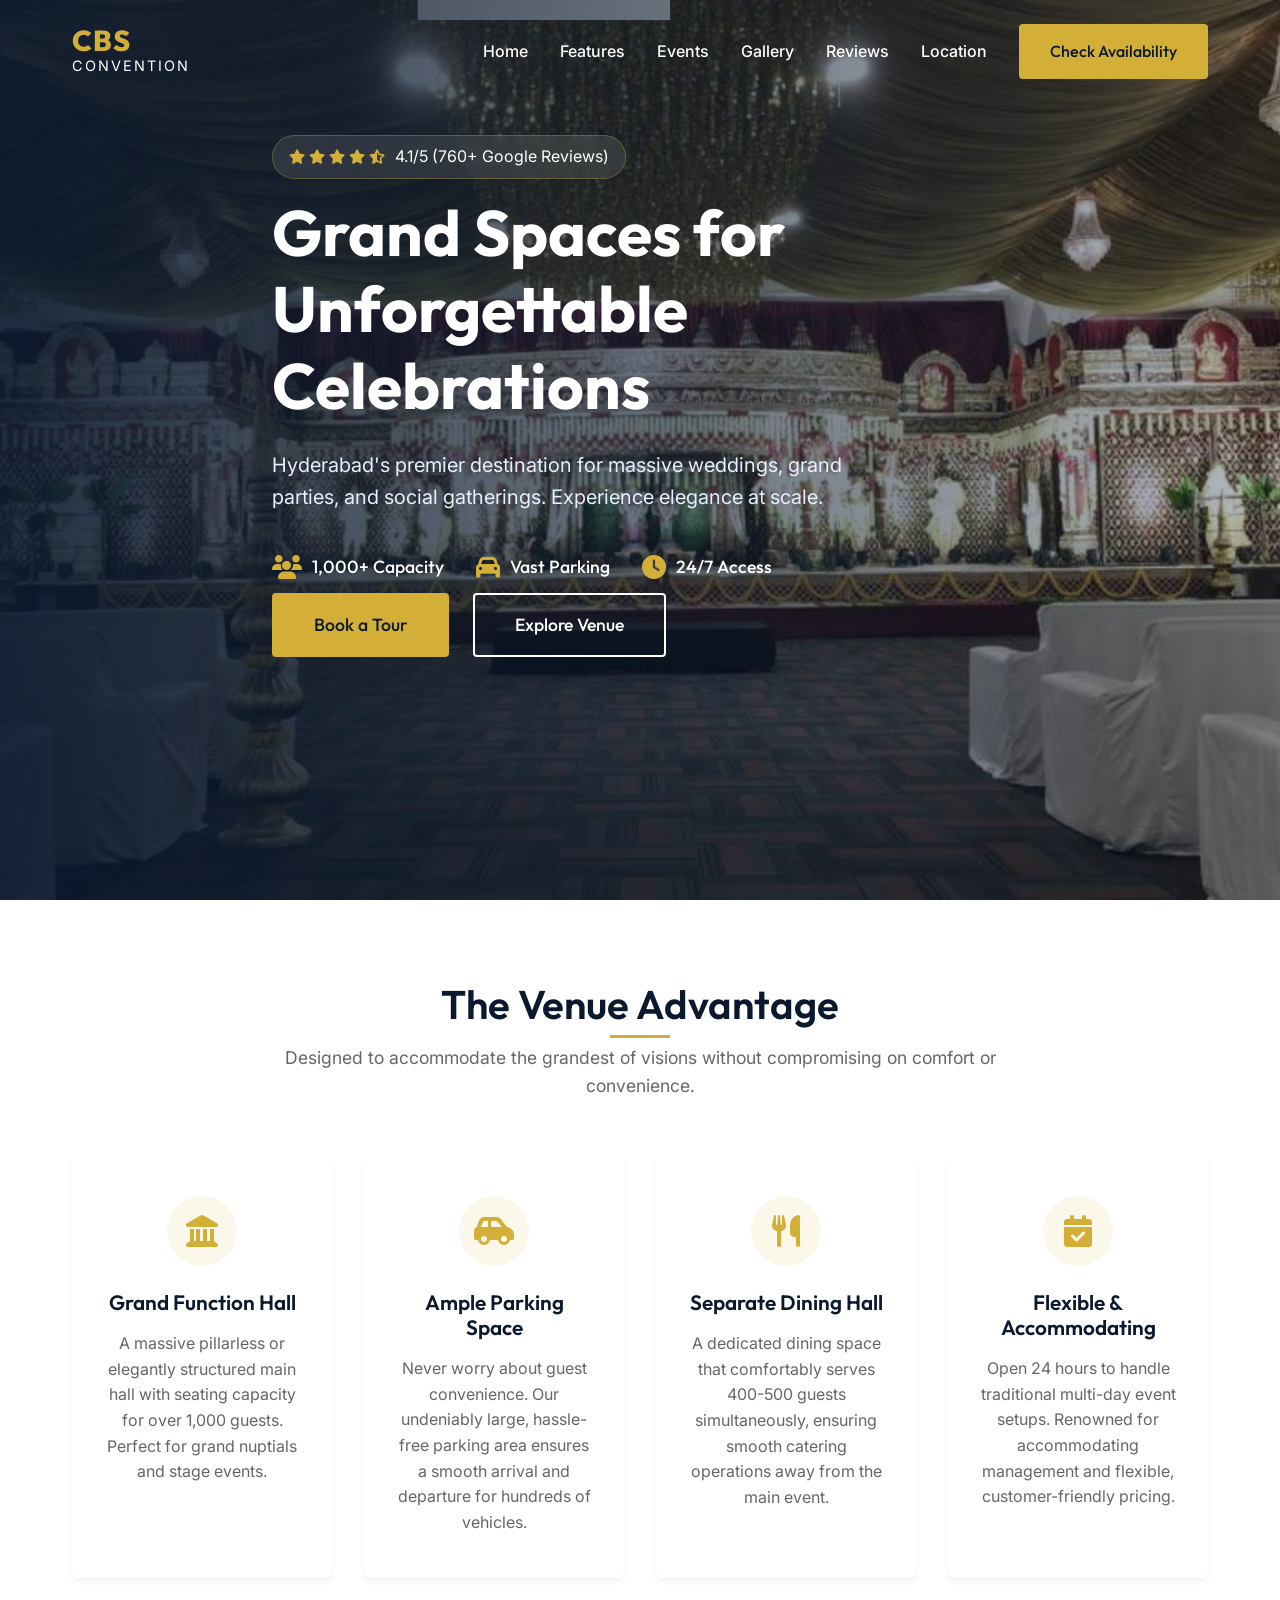
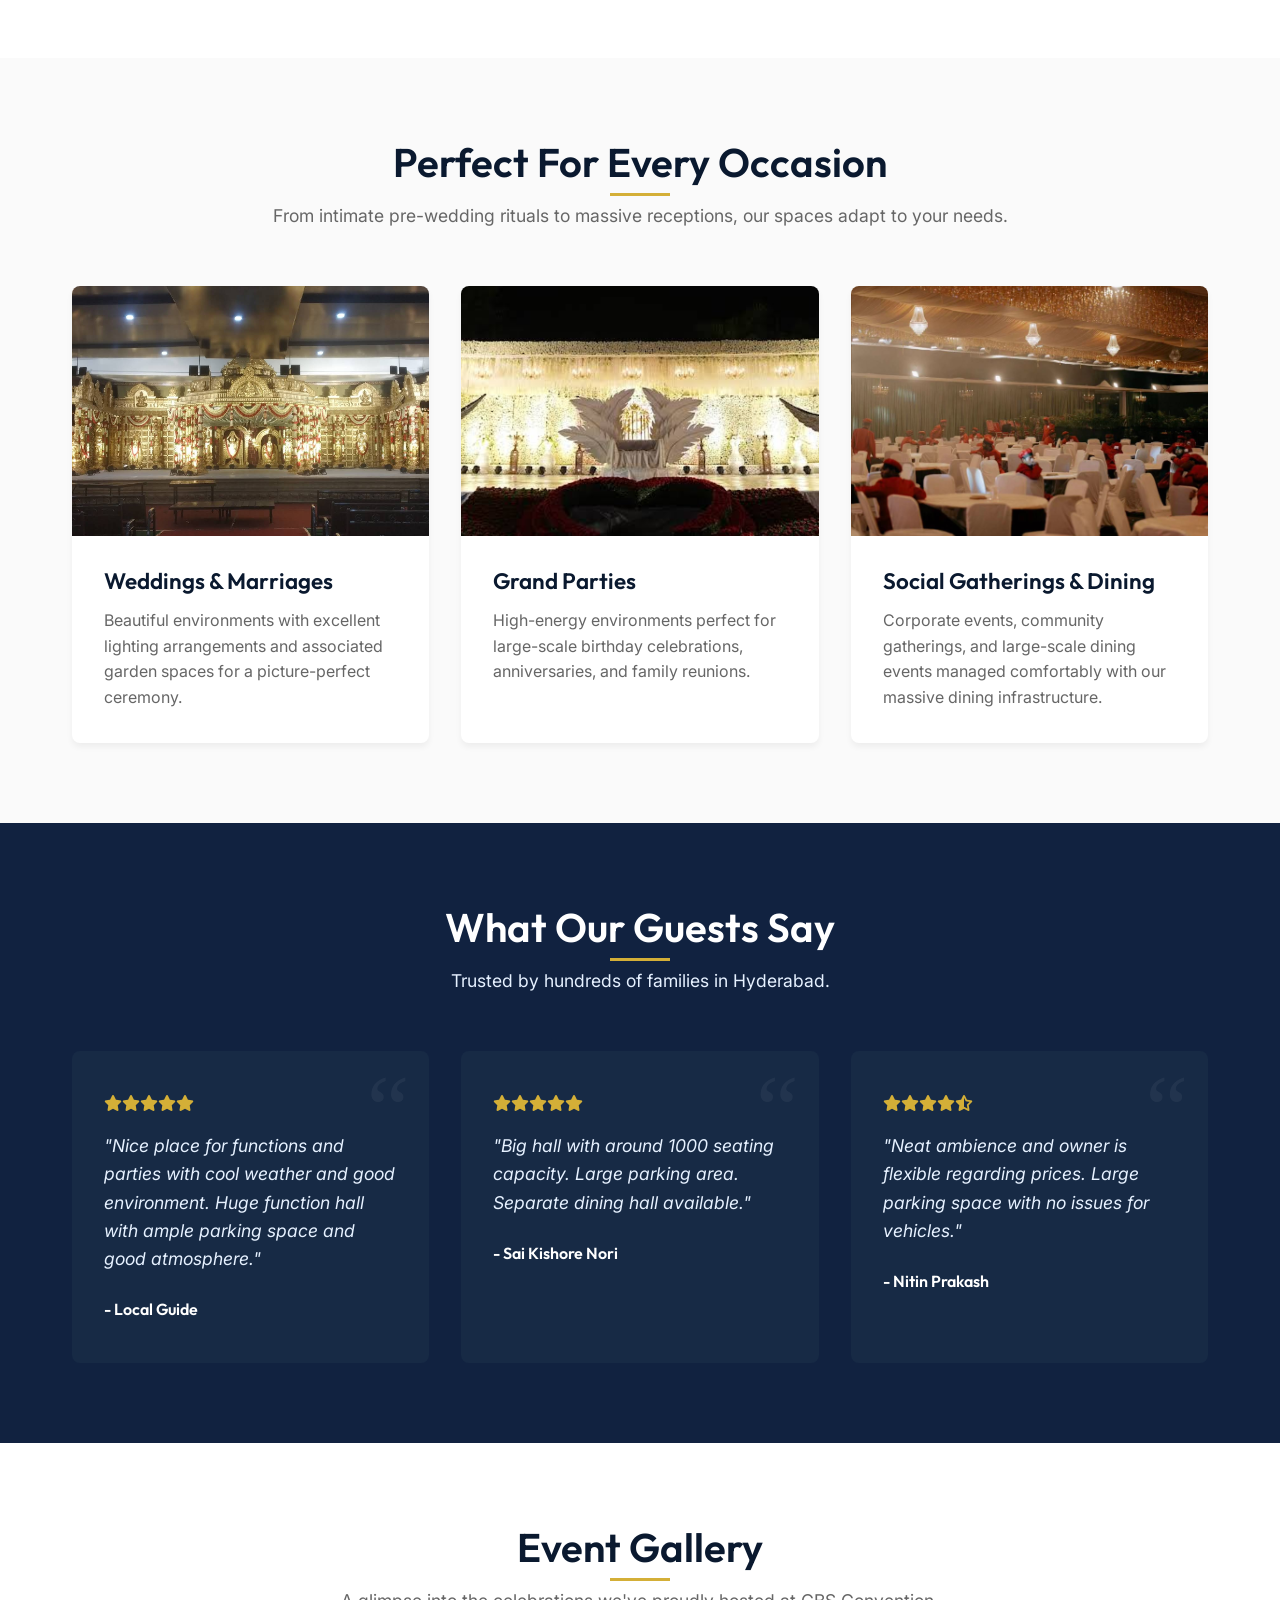
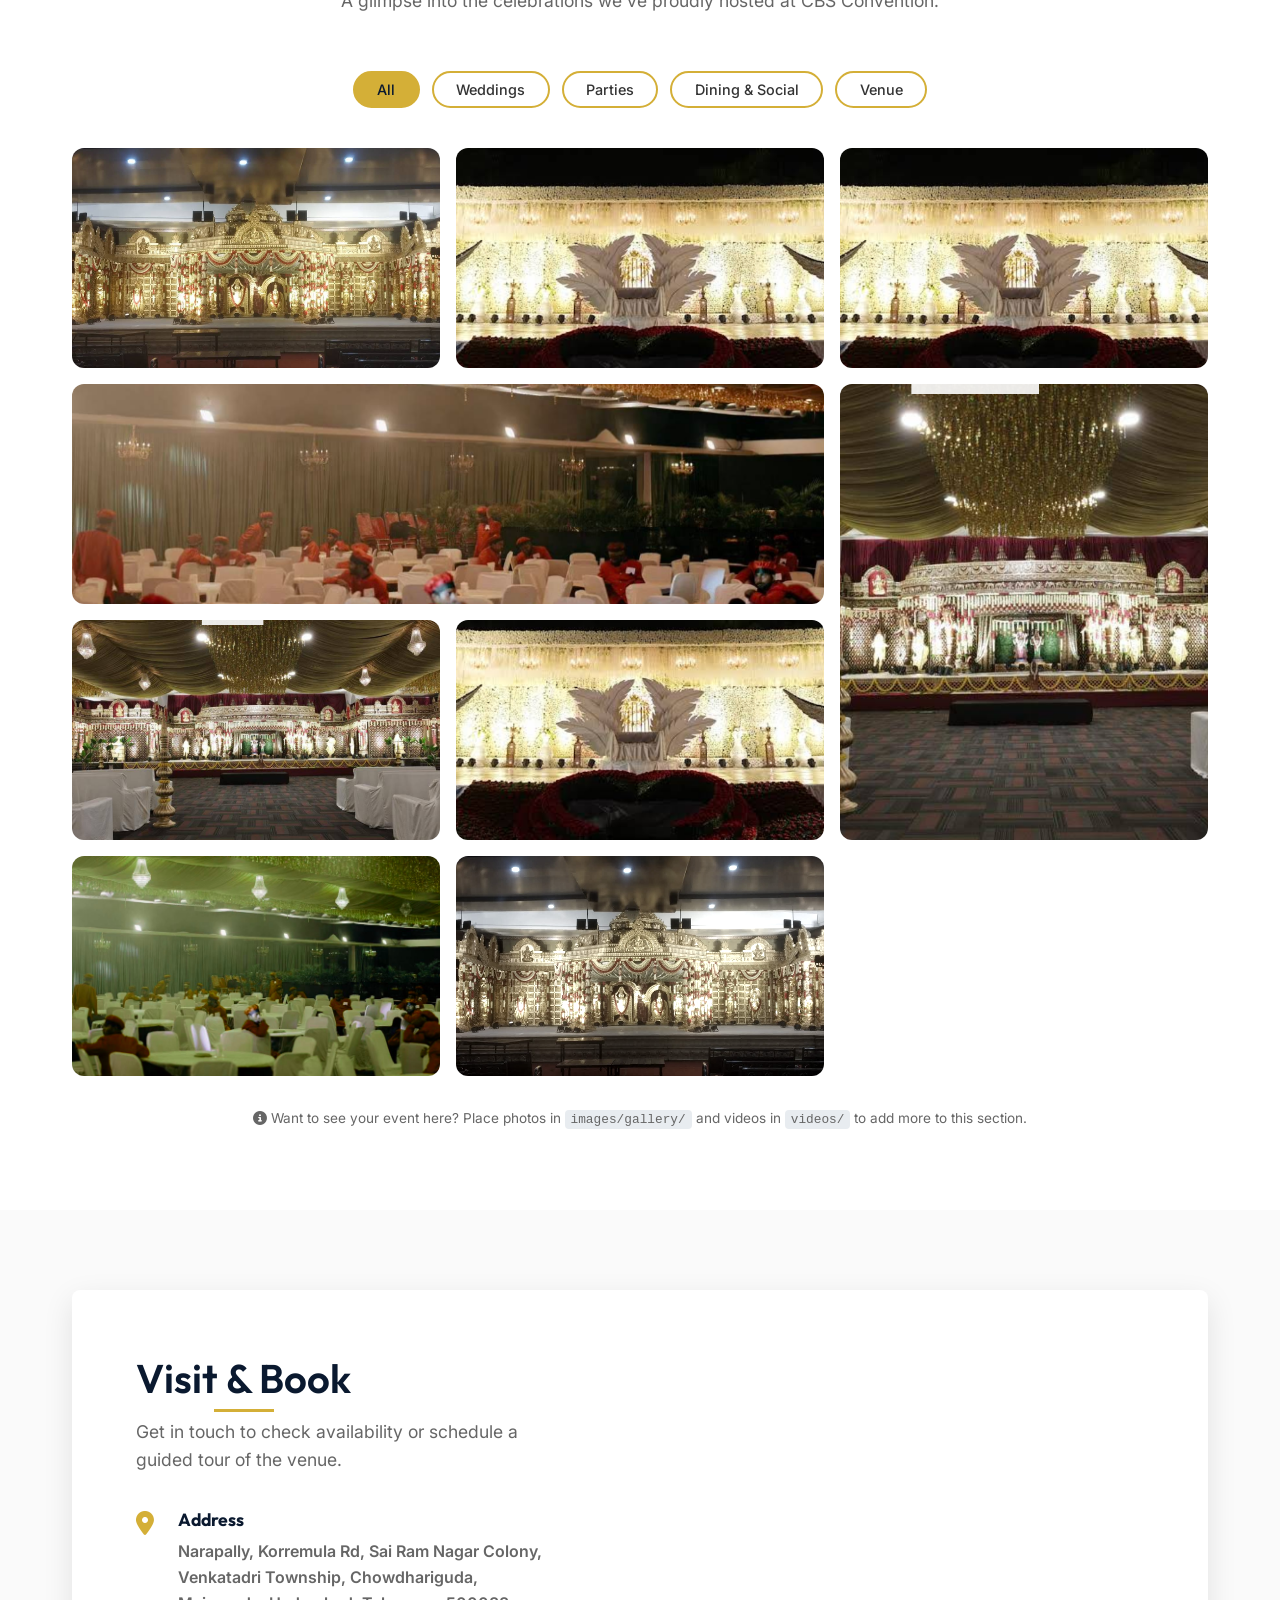
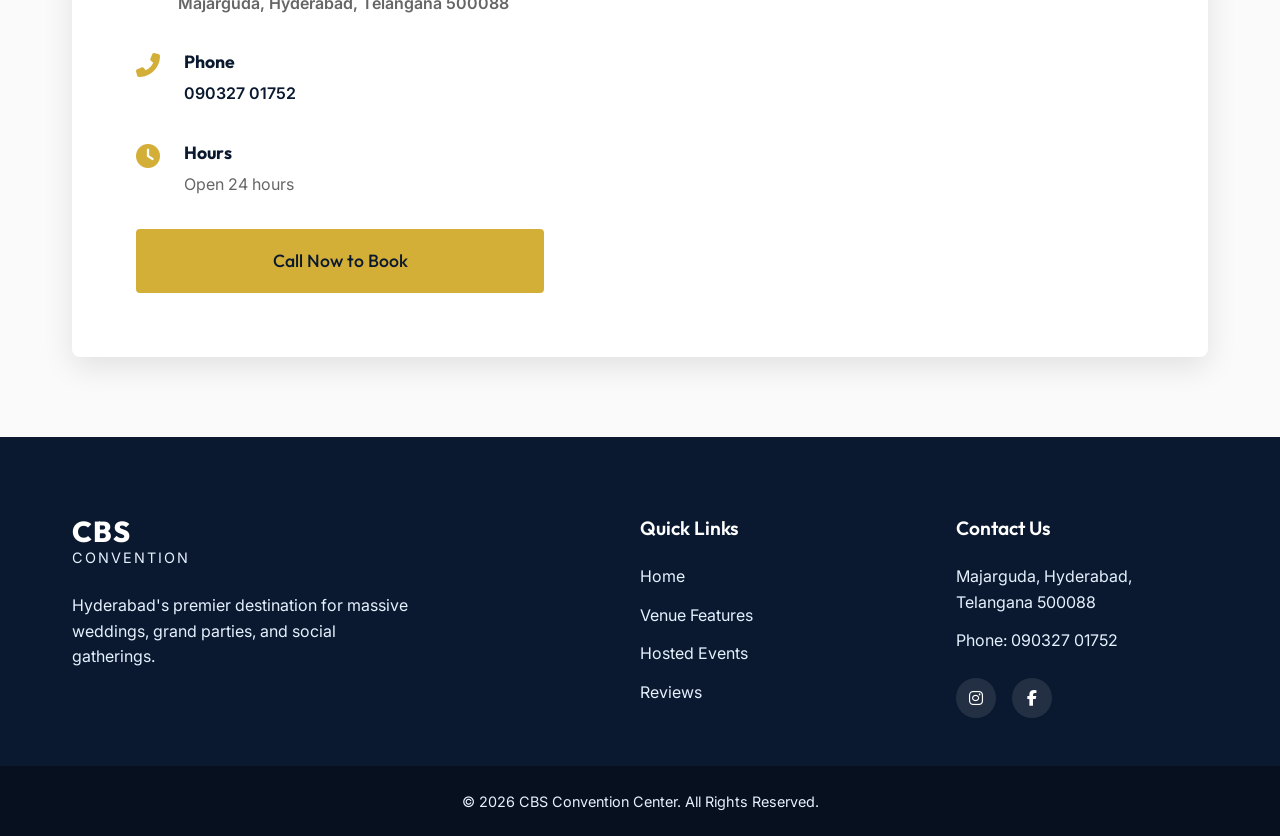
==== index.html @ 9a66acea "Add files via upload" ====
<!DOCTYPE html>
<html lang="en">

<head>
    <meta charset="UTF-8">
    <meta name="viewport" content="width=device-width, initial-scale=1.0">
    <title>CBS Convention Center | Premium Function Hall in Hyderabad</title>
    <meta name="description"
        content="Host your grand weddings and events at CBS Convention Center, Majarguda, Hyderabad. 1000+ capacity, ample parking, and 24/7 availability. Rated 4.1 Stars.">

    <!-- Google Fonts -->
    <link rel="preconnect" href="https://fonts.googleapis.com">
    <link rel="preconnect" href="https://fonts.gstatic.com" crossorigin>
    <link
        href="https://fonts.googleapis.com/css2?family=Inter:wght@300;400;500;600&family=Outfit:wght@300;400;500;600;700;800&display=swap"
        rel="stylesheet">

    <!-- Font Awesome -->
    <link rel="stylesheet" href="https://cdnjs.cloudflare.com/ajax/libs/font-awesome/6.4.0/css/all.min.css">

    <!-- Custom CSS -->
    <link rel="stylesheet" href="css/style.css">
</head>

<body>

    <!-- Navigation -->
    <nav class="navbar">
        <div class="container nav-container">
            <a href="#" class="logo">
                <span class="logo-cbs">CBS</span>
                <span class="logo-sub">Convention</span>
            </a>

            <button class="mobile-toggle" aria-label="Toggle Navigation">
                <i class="fas fa-bars"></i>
            </button>

            <ul class="nav-links">
                <li><a href="#home">Home</a></li>
                <li><a href="#features">Features</a></li>
                <li><a href="#events">Events</a></li>
                <li><a href="#gallery">Gallery</a></li>
                <li><a href="#reviews">Reviews</a></li>
                <li><a href="#contact">Location</a></li>
                <li class="mobile-only-btn"><a href="check-availability.html" class="btn btn-primary nav-btn">Check
                        Availability</a></li>
            </ul>
        </div>
    </nav>

    <!-- Hero Section -->
    <section id="home" class="hero">
        <div class="hero-bg">
            <div class="hero-overlay"></div>
        </div>
        <div class="container hero-content">
            <div class="trust-badge">
                <div class="stars">
                    <i class="fas fa-star"></i>
                    <i class="fas fa-star"></i>
                    <i class="fas fa-star"></i>
                    <i class="fas fa-star"></i>
                    <i class="fas fa-star-half-alt"></i>
                </div>
                <span>4.1/5 (760+ Google Reviews)</span>
            </div>

            <h1 class="hero-title">Grand Spaces for Unforgettable Celebrations</h1>
            <p class="hero-subtitle">Hyderabad's premier destination for massive weddings, grand parties, and social
                gatherings. Experience elegance at scale.</p>

            <div class="hero-stats">
                <div class="stat-item">
                    <i class="fas fa-users icon-gold"></i>
                    <span>1,000+ Capacity</span>
                </div>
                <div class="stat-item">
                    <i class="fas fa-car icon-gold"></i>
                    <span>Vast Parking</span>
                </div>
                <div class="stat-item">
                    <i class="fas fa-clock icon-gold"></i>
                    <span>24/7 Access</span>
                </div>
            </div>

            <div class="hero-actions">
                <a href="#contact" class="btn btn-primary btn-large">Book a Tour</a>
                <a href="#features" class="btn btn-outline btn-large">Explore Venue</a>
            </div>
        </div>
    </section>

    <!-- The Venue Advantage -->
    <section id="features" class="section bg-light">
        <div class="container">
            <div class="section-header">
                <h2 class="section-title">The Venue Advantage</h2>
                <p class="section-desc">Designed to accommodate the grandest of visions without compromising on comfort
                    or convenience.</p>
            </div>

            <div class="features-grid">
                <!-- Feature 1 -->
                <div class="feature-card">
                    <div class="feature-icon"><i class="fas fa-landmark"></i></div>
                    <h3>Grand Function Hall</h3>
                    <p>A massive pillarless or elegantly structured main hall with seating capacity for over 1,000
                        guests. Perfect for grand nuptials and stage events.</p>
                </div>
                <!-- Feature 2 -->
                <div class="feature-card">
                    <div class="feature-icon"><i class="fas fa-car-side"></i></div>
                    <h3>Ample Parking Space</h3>
                    <p>Never worry about guest convenience. Our undeniably large, hassle-free parking area ensures a
                        smooth arrival and departure for hundreds of vehicles.</p>
                </div>
                <!-- Feature 3 -->
                <div class="feature-card">
                    <div class="feature-icon"><i class="fas fa-utensils"></i></div>
                    <h3>Separate Dining Hall</h3>
                    <p>A dedicated dining space that comfortably serves 400-500 guests simultaneously, ensuring smooth
                        catering operations away from the main event.</p>
                </div>
                <!-- Feature 4 -->
                <div class="feature-card">
                    <div class="feature-icon"><i class="fas fa-calendar-check"></i></div>
                    <h3>Flexible & Accommodating</h3>
                    <p>Open 24 hours to handle traditional multi-day event setups. Renowned for accommodating management
                        and flexible, customer-friendly pricing.</p>
                </div>
            </div>
        </div>
    </section>

    <!-- Hosted Events -->
    <section id="events" class="section">
        <div class="container">
            <div class="section-header">
                <h2 class="section-title">Perfect For Every Occasion</h2>
                <p class="section-desc">From intimate pre-wedding rituals to massive receptions, our spaces adapt to
                    your needs.</p>
            </div>

            <div class="events-grid">
                <!-- Event 1 -->
                <div class="event-card">
                    <div class="event-img"
                        style="background-image: url('images/weddings.png'); background-size: cover; background-position: center;">
                        <!-- Image applied via inline style -->
                    </div>
                    <div class="event-content">
                        <h3>Weddings & Marriages</h3>
                        <p>Beautiful environments with excellent lighting arrangements and associated garden spaces for
                            a picture-perfect ceremony.</p>
                    </div>
                </div>
                <!-- Event 2 -->
                <div class="event-card">
                    <div class="event-img"
                        style="background-image: url('images/grand_parties.png'); background-size: cover; background-position: center;">
                        <!-- Image applied via inline style -->
                    </div>
                    <div class="event-content">
                        <h3>Grand Parties</h3>
                        <p>High-energy environments perfect for large-scale birthday celebrations, anniversaries, and
                            family reunions.</p>
                    </div>
                </div>
                <!-- Event 3 -->
                <div class="event-card">
                    <div class="event-img"
                        style="background-image: url('images/dining_hall.png'); background-size: cover; background-position: center;">
                    </div>
                    <div class="event-content">
                        <h3>Social Gatherings & Dining</h3>
                        <p>Corporate events, community gatherings, and large-scale dining events managed comfortably
                            with our massive dining infrastructure.</p>
                    </div>
                </div>
            </div>
        </div>
    </section>

    <!-- Social Proof / Reviews -->
    <section id="reviews" class="section bg-dark text-white">
        <div class="container">
            <div class="section-header">
                <h2 class="section-title text-white">What Our Guests Say</h2>
                <p class="section-desc text-light">Trusted by hundreds of families in Hyderabad.</p>
            </div>

            <div class="reviews-grid">
                <div class="review-card">
                    <div class="review-stars">
                        <i class="fas fa-star"></i><i class="fas fa-star"></i><i class="fas fa-star"></i><i
                            class="fas fa-star"></i><i class="fas fa-star"></i>
                    </div>
                    <p class="review-text">"Nice place for functions and parties with cool weather and good environment.
                        Huge function hall with ample parking space and good atmosphere."</p>
                    <p class="review-author">- Local Guide</p>
                </div>
                <div class="review-card">
                    <div class="review-stars">
                        <i class="fas fa-star"></i><i class="fas fa-star"></i><i class="fas fa-star"></i><i
                            class="fas fa-star"></i><i class="fas fa-star"></i>
                    </div>
                    <p class="review-text">"Big hall with around 1000 seating capacity. Large parking area. Separate
                        dining hall available."</p>
                    <p class="review-author">- Sai Kishore Nori</p>
                </div>
                <div class="review-card">
                    <div class="review-stars">
                        <i class="fas fa-star"></i><i class="fas fa-star"></i><i class="fas fa-star"></i><i
                            class="fas fa-star"></i><i class="fas fa-star-half-alt"></i>
                    </div>
                    <p class="review-text">"Neat ambience and owner is flexible regarding prices. Large parking space
                        with no issues for vehicles."</p>
                    <p class="review-author">- Nitin Prakash</p>
                </div>
            </div>
        </div>
    </section>

    <!-- Gallery Section -->
    <section id="gallery" class="section bg-light">
        <div class="container">
            <div class="section-header">
                <h2 class="section-title">Event Gallery</h2>
                <p class="section-desc">A glimpse into the celebrations we've proudly hosted at CBS Convention.</p>
            </div>

            <!-- Filter Tabs -->
            <div class="gallery-filters">
                <button class="filter-btn active" data-filter="all">All</button>
                <button class="filter-btn" data-filter="wedding">Weddings</button>
                <button class="filter-btn" data-filter="party">Parties</button>
                <button class="filter-btn" data-filter="dining">Dining &amp; Social</button>
                <button class="filter-btn" data-filter="venue">Venue</button>
            </div>

            <!-- Gallery Grid -->
            <div class="gallery-grid" id="galleryGrid">

                <!-- Weddings -->
                <div class="gallery-item" data-category="wedding" data-type="video"
                    data-video-src="videos/wedding_sample.mp4">
                    <div class="gallery-thumb" style="background-image: url('images/weddings.png');">
                        <div class="gallery-overlay">
                            <i class="fas fa-play-circle"></i>
                            <span>Wedding Highlights (Video)</span>
                        </div>
                    </div>
                </div>

                <div class="gallery-item" data-category="wedding" data-type="image">
                    <div class="gallery-thumb" style="background-image: url('images/grand_parties.png');">
                        <div class="gallery-overlay">
                            <i class="fas fa-expand-alt"></i>
                            <span>Wedding Stage</span>
                        </div>
                    </div>
                </div>

                <div class="gallery-item" data-category="wedding" data-type="image">
                    <div class="gallery-thumb" style="background-image: url('images/grand_parties.png');">
                        <div class="gallery-overlay">
                            <i class="fas fa-expand-alt"></i>
                            <span>Floral Stage Decor</span>
                        </div>
                    </div>
                </div>

                <!-- Dining -->
                <div class="gallery-item gallery-item--wide" data-category="dining" data-type="image">
                    <div class="gallery-thumb" style="background-image: url('images/dining_hall.png');">
                        <div class="gallery-overlay">
                            <i class="fas fa-expand-alt"></i>
                            <span>Dining Hall Setup</span>
                        </div>
                    </div>
                </div>

                <!-- Venue / Hall -->
                <div class="gallery-item gallery-item--tall" data-category="venue" data-type="image">
                    <div class="gallery-thumb" style="background-image: url('images/hero_bg.png');">
                        <div class="gallery-overlay">
                            <i class="fas fa-expand-alt"></i>
                            <span>Grand Function Hall</span>
                        </div>
                    </div>
                </div>

                <div class="gallery-item" data-category="venue" data-type="image">
                    <div class="gallery-thumb"
                        style="background-image: url('images/hero_bg.png'); background-position: top;">
                        <div class="gallery-overlay">
                            <i class="fas fa-expand-alt"></i>
                            <span>Main Hall Interior</span>
                        </div>
                    </div>
                </div>

                <div class="gallery-item" data-category="party" data-type="image">
                    <div class="gallery-thumb"
                        style="background-image: url('images/grand_parties.png'); background-position: bottom;">
                        <div class="gallery-overlay">
                            <i class="fas fa-expand-alt"></i>
                            <span>Grand Celebrations</span>
                        </div>
                    </div>
                </div>

                <!-- Additional Uploads -->
                <div class="gallery-item" data-category="party" data-type="video"
                    data-video-src="videos/party_sample.mp4">
                    <div class="gallery-thumb"
                        style="background-image: url('images/dining_hall.png'); filter: hue-rotate(45deg);">
                        <div class="gallery-overlay">
                            <i class="fas fa-play-circle"></i>
                            <span>Birthday Party (Video)</span>
                        </div>
                    </div>
                </div>

                <div class="gallery-item" data-category="dining" data-type="image">
                    <div class="gallery-thumb"
                        style="background-image: url('images/weddings.png'); filter: grayscale(50%) contrast(1.2);">
                        <div class="gallery-overlay">
                            <i class="fas fa-expand-alt"></i>
                            <span>Corporate Dining</span>
                        </div>
                    </div>
                </div>

            </div><!-- end gallery-grid -->

            <!-- Upload Notice -->
            <p class="gallery-upload-note">
                <i class="fas fa-info-circle"></i>
                Want to see your event here? Place photos in <code>images/gallery/</code> and videos in
                <code>videos/</code> to add more to this section.
            </p>
        </div>
    </section>

    <!-- Lightbox Modal -->
    <div class="lightbox-overlay" id="lightboxOverlay">
        <button class="lightbox-close" id="lightboxClose"><i class="fas fa-times"></i></button>
        <button class="lightbox-nav lightbox-prev" id="lightboxPrev"><i class="fas fa-chevron-left"></i></button>
        <div class="lightbox-content" id="lightboxContent"></div>
        <button class="lightbox-nav lightbox-next" id="lightboxNext"><i class="fas fa-chevron-right"></i></button>
        <div class="lightbox-caption" id="lightboxCaption"></div>
    </div>

    <!-- Contact & Location -->
    <section id="contact" class="section">
        <div class="container">
            <div class="contact-wrapper">
                <div class="contact-info">
                    <h2 class="section-title" style="text-align: left;">Visit & Book</h2>
                    <p class="section-desc" style="text-align: left; margin-left: 0; max-width: 100%;">Get in touch to
                        check availability or schedule a guided tour of the venue.</p>

                    <ul class="contact-details">
                        <li>
                            <i class="fas fa-map-marker-alt"></i>
                            <div>
                                <strong>Address</strong>
                                <p><a href="https://maps.app.goo.gl/VouyzxowLirX9i7p6" target="_blank"
                                        rel="noopener noreferrer"
                                        style="color: var(--text-color); text-decoration: none;">Narapally, Korremula
                                        Rd, Sai Ram Nagar Colony, Venkatadri Township, Chowdhariguda,
                                        Majarguda, Hyderabad, Telangana 500088</a></p>
                            </div>
                        </li>
                        <li>
                            <i class="fas fa-phone-alt"></i>
                            <div>
                                <strong>Phone</strong>
                                <p><a href="tel:09032701752">090327 01752</a></p>
                            </div>
                        </li>
                        <li>
                            <i class="fas fa-clock"></i>
                            <div>
                                <strong>Hours</strong>
                                <p>Open 24 hours</p>
                            </div>
                        </li>
                    </ul>

                    <div class="contact-cta mt-4">
                        <a href="tel:09032701752" class="btn btn-primary btn-large w-100 text-center">Call Now to
                            Book</a>
                    </div>
                </div>

                <div class="contact-map">
                    <iframe
                        src="https://maps.google.com/maps?q=CBS+Convention,+Majarguda,+Hyderabad&t=&z=15&ie=UTF8&iwloc=&output=embed"
                        width="100%" height="100%" style="border:0;" allowfullscreen="" loading="lazy"
                        referrerpolicy="no-referrer-when-downgrade">
                    </iframe>
                </div>
            </div>
        </div>
    </section>

    <!-- Footer -->
    <footer class="footer">
        <div class="container footer-content">
            <div class="footer-brand">
                <a href="#" class="logo">
                    <span class="logo-cbs text-white">CBS</span>
                    <span class="logo-sub text-light">Convention</span>
                </a>
                <p>Hyderabad's premier destination for massive weddings, grand parties, and social gatherings.</p>
            </div>

            <div class="footer-links">
                <h4>Quick Links</h4>
                <ul>
                    <li><a href="#home">Home</a></li>
                    <li><a href="#features">Venue Features</a></li>
                    <li><a href="#events">Hosted Events</a></li>
                    <li><a href="#reviews">Reviews</a></li>
                </ul>
            </div>

            <div class="footer-contact">
                <h4>Contact Us</h4>
                <p>Majarguda, Hyderabad, Telangana 500088</p>
                <p>Phone: 090327 01752</p>
                <div class="social-icons mt-3">
                    <a href="https://instagram.com" target="_blank" aria-label="Instagram"><i
                            class="fab fa-instagram"></i></a>
                    <a href="#" aria-label="Facebook"><i class="fab fa-facebook-f"></i></a>
                </div>
            </div>
        </div>
        <div class="footer-bottom">
            <div class="container">
                <p>&copy; 2026 CBS Convention Center. All Rights Reserved.</p>
            </div>
        </div>
    </footer>

    <!-- Custom JS -->
    <script src="js/script.js"></script>
</body>

</html>
---- css/style.css ----
/* ==========================================================================
   Root Variables & Base Styles
   ========================================================================== */
:root {
    /* Premium Theme Colors */
    --primary-color: #0A192F;
    /* Deep Navy */
    --primary-light: #172a45;
    --accent-color: #D4AF37;
    /* Soft Gold */
    --accent-hover: #c59b27;
    --bg-color: #FAFAFA;
    /* Off-white / Cream */
    --bg-light: #FFFFFF;
    --bg-dark: #112240;
    /* Dark Section BG */

    /* Text Colors */
    --text-main: #333333;
    /* Charcoal */
    --text-muted: #666666;
    --text-light: #e6f1ff;
    /* For dark sections */

    /* Typography */
    --font-heading: 'Outfit', sans-serif;
    --font-body: 'Inter', sans-serif;

    /* Layout */
    --container-width: 1200px;
    --section-padding: 5rem 0;

    /* Shadows & Effects */
    --shadow-sm: 0 4px 6px rgba(0, 0, 0, 0.05);
    --shadow-md: 0 10px 30px rgba(0, 0, 0, 0.1);
    --shadow-lg: 0 20px 40px rgba(10, 25, 47, 0.15);
    --transition: all 0.3s ease;
}

* {
    margin: 0;
    padding: 0;
    box-sizing: border-box;
}

html {
    scroll-behavior: smooth;
    font-size: 16px;
    overflow-x: hidden;
}

body {
    font-family: var(--font-body);
    color: var(--text-main);
    background-color: var(--bg-color);
    line-height: 1.6;
    overflow-x: hidden;
    overflow-wrap: break-word;
}

h1,
h2,
h3,
h4,
h5,
h6 {
    font-family: var(--font-heading);
    font-weight: 600;
    line-height: 1.2;
    color: var(--primary-color);
}

a {
    text-decoration: none;
    color: inherit;
    transition: var(--transition);
}

img {
    max-width: 100%;
    height: auto;
    display: block;
}

ul {
    list-style: none;
}

/* ==========================================================================
   Utility Classes
   ========================================================================== */
.container {
    max-width: var(--container-width);
    margin: 0 auto;
    padding: 0 2rem;
}

.section {
    padding: var(--section-padding);
}

.section-header {
    text-align: center;
    max-width: 800px;
    margin: 0 auto 3.5rem;
}

.section-title {
    font-size: 2.5rem;
    margin-bottom: 1rem;
    position: relative;
    display: inline-block;
}

.section-title::after {
    content: '';
    position: absolute;
    bottom: -10px;
    left: 50%;
    transform: translateX(-50%);
    width: 60px;
    height: 3px;
    background-color: var(--accent-color);
}

.section-desc {
    font-size: 1.1rem;
    color: var(--text-muted);
}

.bg-light {
    background-color: var(--bg-light);
}

.bg-dark {
    background-color: var(--bg-dark);
}

.text-white {
    color: #ffffff !important;
}

.text-light {
    color: var(--text-light) !important;
}

.mt-3 {
    margin-top: 1.5rem;
}

.mt-4 {
    margin-top: 2rem;
}

.w-100 {
    width: 100%;
}

.text-center {
    text-align: center;
}

/* Buttons */
.btn {
    display: inline-block;
    padding: 0.8rem 1.8rem;
    border-radius: 4px;
    font-family: var(--font-heading);
    font-weight: 500;
    cursor: pointer;
    border: 2px solid transparent;
    transition: var(--transition);
    text-align: center;
}

.btn-primary {
    background-color: var(--accent-color);
    color: var(--primary-color);
    border-color: var(--accent-color);
}

.btn-primary:hover {
    background-color: var(--accent-hover);
    border-color: var(--accent-hover);
    transform: translateY(-2px);
    box-shadow: 0 4px 12px rgba(212, 175, 55, 0.3);
}

.btn-outline {
    background-color: transparent;
    color: #ffffff;
    border-color: #ffffff;
}

.btn-outline:hover {
    background-color: rgba(255, 255, 255, 0.1);
    transform: translateY(-2px);
}

.btn-large {
    padding: 1rem 2.5rem;
    font-size: 1.1rem;
}

.icon-gold {
    color: var(--accent-color);
}

/* ==========================================================================
   Navigation
   ========================================================================== */
.navbar {
    position: fixed;
    top: 0;
    left: 0;
    width: 100%;
    z-index: 1000;
    padding: 1.5rem 0;
    transition: var(--transition);
    background-color: transparent;
}

.navbar.scrolled {
    background-color: var(--primary-color);
    padding: 1rem 0;
    box-shadow: var(--shadow-md);
}

.nav-container {
    display: flex;
    justify-content: space-between;
    align-items: center;
}

.logo {
    display: flex;
    flex-direction: column;
    align-items: flex-start;
}

.logo-cbs {
    font-family: var(--font-heading);
    font-size: 1.8rem;
    font-weight: 800;
    color: var(--accent-color);
    line-height: 1;
    letter-spacing: 1px;
}

.logo-sub {
    font-family: var(--font-body);
    font-size: 0.9rem;
    color: #ffffff;
    letter-spacing: 2px;
    text-transform: uppercase;
}

.nav-links {
    display: flex;
    gap: 2rem;
}

.nav-links li {
    display: flex;
    align-items: center;
}

.nav-links a:not(.nav-btn) {
    color: #ffffff;
    font-weight: 500;
    font-size: 1rem;
    position: relative;
}

.nav-links a:not(.nav-btn)::after {
    content: '';
    position: absolute;
    bottom: -5px;
    left: 0;
    width: 0;
    height: 2px;
    background-color: var(--accent-color);
    transition: var(--transition);
}

.nav-links a:not(.nav-btn):hover::after,
.nav-links a:not(.nav-btn).active::after {
    width: 100%;
}

.mobile-toggle {
    display: none;
    background: none;
    border: none;
    color: #ffffff;
    font-size: 1.5rem;
    cursor: pointer;
}

/* ==========================================================================
   Hero Section
   ========================================================================== */
.hero {
    position: relative;
    min-height: 100vh;
    display: flex;
    align-items: flex-start;
    /* Anchor content to the top instead of vertical centering */
    padding-top: 15vh;
    /* Provides guaranteed mathematical clearance for the navbar while keeping elements high */
}

.hero-bg {
    position: absolute;
    top: 0;
    left: 0;
    width: 100%;
    height: 100%;
    background-image: url('../images/hero_bg.png');
    background-size: cover;
    background-position: center;
    z-index: -2;
}

.hero-overlay {
    position: absolute;
    top: 0;
    left: 0;
    width: 100%;
    height: 100%;
    background: linear-gradient(to right, rgba(10, 25, 47, 0.9) 0%, rgba(10, 25, 47, 0.6) 50%, rgba(10, 25, 47, 0.3) 100%);
    z-index: -1;
}

.hero-content {
    max-width: 800px;
    color: #ffffff;
}

.trust-badge {
    display: inline-flex;
    align-items: center;
    gap: 10px;
    background-color: rgba(255, 255, 255, 0.1);
    padding: 8px 16px;
    border-radius: 50px;
    backdrop-filter: blur(5px);
    margin-bottom: 1rem;
    border: 1px solid rgba(212, 175, 55, 0.3);
}

.stars i {
    color: var(--accent-color);
    font-size: 0.9rem;
}

.hero-title {
    font-size: 4rem;
    color: #ffffff;
    margin-bottom: 1.5rem;
    font-weight: 700;
}

.hero-subtitle {
    font-size: 1.25rem;
    margin-bottom: 2.5rem;
    color: var(--text-light);
    max-width: 600px;
}

.hero-stats {
    display: flex;
    gap: 2rem;
    margin-bottom: 2rem;
}

.stat-item {
    display: flex;
    align-items: center;
    gap: 10px;
    font-family: var(--font-heading);
    font-size: 1.1rem;
    font-weight: 500;
}

.stat-item i {
    font-size: 1.5rem;
}

.hero-actions {
    display: flex;
    gap: 1.5rem;
    margin-top: -20px;
}

/* ==========================================================================
   Features Grid
   ========================================================================== */
.features-grid {
    display: grid;
    grid-template-columns: repeat(auto-fit, minmax(min(100%, 250px), 1fr));
    gap: 2rem;
}

.feature-card {
    background: #ffffff;
    padding: 2.5rem 2rem;
    border-radius: 8px;
    box-shadow: var(--shadow-sm);
    transition: var(--transition);
    text-align: center;
    border-bottom: 3px solid transparent;
}

.feature-card:hover {
    transform: translateY(-10px);
    box-shadow: var(--shadow-md);
    border-bottom-color: var(--accent-color);
}

.feature-icon {
    width: 70px;
    height: 70px;
    background-color: rgba(212, 175, 55, 0.1);
    color: var(--accent-color);
    border-radius: 50%;
    display: flex;
    align-items: center;
    justify-content: center;
    font-size: 2rem;
    margin: 0 auto 1.5rem;
    transition: var(--transition);
}

.feature-card:hover .feature-icon {
    background-color: var(--accent-color);
    color: var(--primary-color);
}

.feature-card h3 {
    margin-bottom: 1rem;
    font-size: 1.3rem;
}

.feature-card p {
    color: var(--text-muted);
}

/* ==========================================================================
   Events
   ========================================================================== */
.events-grid {
    display: grid;
    grid-template-columns: repeat(auto-fit, minmax(min(100%, 300px), 1fr));
    gap: 2rem;
}

.event-card {
    background: var(--bg-light);
    border-radius: 8px;
    overflow: hidden;
    box-shadow: var(--shadow-sm);
    transition: var(--transition);
}

.event-card:hover {
    transform: translateY(-5px);
    box-shadow: var(--shadow-lg);
}

.event-img {
    height: 250px;
    background-color: var(--primary-light);
    position: relative;
}

.placeholder-wed {
    background: linear-gradient(45deg, var(--primary-color), #2a4365);
}

.placeholder-party {
    background: linear-gradient(45deg, #2a4365, var(--primary-color));
}

.event-content {
    padding: 2rem;
}

.event-content h3 {
    margin-bottom: 0.8rem;
    font-size: 1.4rem;
}

.event-content p {
    color: var(--text-muted);
}

/* ==========================================================================
   Reviews
   ========================================================================== */
.reviews-grid {
    display: grid;
    grid-template-columns: repeat(auto-fit, minmax(min(100%, 320px), 1fr));
    gap: 2rem;
}

.review-card {
    background: var(--primary-light);
    padding: 2.5rem 2rem;
    border-radius: 8px;
    position: relative;
}

.review-card::before {
    content: '\201C';
    position: absolute;
    top: 10px;
    right: 20px;
    font-family: serif;
    font-size: 6rem;
    color: rgba(255, 255, 255, 0.05);
    line-height: 1;
}

.review-stars {
    color: var(--accent-color);
    margin-bottom: 1rem;
}

.review-text {
    font-size: 1.1rem;
    font-style: italic;
    color: var(--text-light);
    margin-bottom: 1.5rem;
}

.review-author {
    font-family: var(--font-heading);
    font-weight: 600;
    color: #ffffff;
}

/* ==========================================================================
   Contact
   ========================================================================== */
.contact-wrapper {
    display: grid;
    grid-template-columns: 1fr 1fr;
    gap: 4rem;
    background: var(--bg-light);
    border-radius: 8px;
    box-shadow: var(--shadow-md);
    overflow: hidden;
}

.contact-info {
    padding: 4rem;
}

.contact-details {
    margin-top: 2rem;
}

.contact-details li {
    display: flex;
    gap: 1.5rem;
    margin-bottom: 2rem;
}

.contact-details i {
    font-size: 1.5rem;
    color: var(--accent-color);
    margin-top: 5px;
}

.contact-details strong {
    font-family: var(--font-heading);
    color: var(--primary-color);
    display: block;
    margin-bottom: 0.3rem;
    font-size: 1.1rem;
}

.contact-details p {
    color: var(--text-muted);
}

.contact-details a {
    color: var(--primary-color);
    font-weight: 600;
}

.contact-details a:hover {
    color: var(--accent-color);
}

.contact-map {
    min-height: 400px;
}

/* ==========================================================================
   Footer
   ========================================================================== */
.footer {
    background-color: var(--primary-color);
    color: var(--text-light);
    padding-top: 5rem;
}

.footer-content {
    display: grid;
    grid-template-columns: 2fr 1fr 1fr;
    gap: 4rem;
    margin-bottom: 3rem;
}

.footer-brand p {
    margin-top: 1.5rem;
    max-width: 350px;
}

.footer h4 {
    color: #ffffff;
    font-size: 1.2rem;
    margin-bottom: 1.5rem;
}

.footer-links ul li {
    margin-bottom: 0.8rem;
}

.footer-links a {
    color: var(--text-light);
}

.footer-links a:hover {
    color: var(--accent-color);
}

.footer-contact p {
    margin-bottom: 0.8rem;
}

.social-icons {
    display: flex;
    gap: 1rem;
}

.social-icons a {
    display: flex;
    align-items: center;
    justify-content: center;
    width: 40px;
    height: 40px;
    background-color: rgba(255, 255, 255, 0.1);
    color: #ffffff;
    border-radius: 50%;
    transition: var(--transition);
}

.social-icons a:hover {
    background-color: var(--accent-color);
    transform: translateY(-3px);
}

.footer-bottom {
    background-color: #06101e;
    padding: 1.5rem 0;
    text-align: center;
    font-size: 0.9rem;
}

/* ==========================================================================
   Responsive Design
   ========================================================================== */
@media (max-width: 992px) {
    .hero-title {
        font-size: 3rem;
    }

    .contact-wrapper {
        grid-template-columns: 1fr;
        gap: 0;
    }

    .footer-content {
        grid-template-columns: 1fr 1fr;
    }
}

@media (max-width: 768px) {
    .container {
        padding: 0 1.25rem;
    }

    .mobile-toggle {
        display: block;
    }

    .nav-links {
        position: absolute;
        top: 100%;
        left: 0;
        width: 100%;
        background-color: var(--primary-color);
        flex-direction: column;
        gap: 0;
        max-height: 0;
        overflow: hidden;
        transition: max-height 0.3s ease;
    }

    .nav-links.active {
        max-height: 400px;
    }

    .nav-links li {
        text-align: center;
    }

    .nav-links a {
        display: block;
        padding: 1.5rem;
        border-bottom: 1px solid rgba(255, 255, 255, 0.05);
    }

    .nav-links a.nav-btn {
        display: table;
        padding: 1rem 2rem;
        border-bottom: none;
    }

    .nav-btn {
        display: block;
        margin: 1.5rem auto;
        width: 80%;
        text-align: center;
    }

    .navbar.scrolled .nav-links {
        background-color: var(--primary-color);
    }

    .hero-title {
        font-size: 2.5rem;
    }

    .hero-stats {
        flex-direction: column;
        gap: 1rem;
    }

    .hero-actions {
        flex-direction: column;
    }

    .contact-info {
        padding: 2.5rem 1.5rem;
    }

    .footer-content {
        grid-template-columns: 1fr;
        gap: 2.5rem;
    }
}

/* ==========================================================================
   Gallery Section
   ========================================================================== */
.gallery-filters {
    display: flex;
    flex-wrap: wrap;
    gap: 0.75rem;
    justify-content: center;
    margin-bottom: 2.5rem;
}

.filter-btn {
    padding: 0.5rem 1.4rem;
    border: 2px solid var(--accent-color);
    background: transparent;
    color: var(--text-main);
    border-radius: 50px;
    font-family: var(--font-body);
    font-size: 0.9rem;
    font-weight: 500;
    cursor: pointer;
    transition: var(--transition);
}

.filter-btn:hover,
.filter-btn.active {
    background-color: var(--accent-color);
    color: var(--primary-color);
}

/* Masonry-style grid using CSS Grid */
.gallery-grid {
    display: grid;
    grid-template-columns: repeat(3, 1fr);
    grid-auto-rows: 220px;
    gap: 1rem;
}

.gallery-item {
    overflow: hidden;
    border-radius: 12px;
    cursor: pointer;
}

.gallery-item--wide {
    grid-column: span 2;
}

.gallery-item--tall {
    grid-row: span 2;
}

.gallery-thumb {
    width: 100%;
    height: 100%;
    background-size: cover;
    background-position: center;
    transition: transform 0.4s ease;
    position: relative;
}

.gallery-overlay {
    position: absolute;
    inset: 0;
    background: rgba(10, 25, 47, 0.65);
    display: flex;
    flex-direction: column;
    align-items: center;
    justify-content: center;
    gap: 0.5rem;
    opacity: 0;
    transition: opacity 0.3s ease;
    color: #fff;
    font-size: 1.5rem;
}

.gallery-overlay span {
    font-family: var(--font-body);
    font-size: 0.9rem;
    font-weight: 500;
    letter-spacing: 0.05em;
    text-transform: uppercase;
}

.gallery-item:hover .gallery-thumb {
    transform: scale(1.05);
}

.gallery-item:hover .gallery-overlay {
    opacity: 1;
}

.gallery-item.hidden {
    display: none;
}

.gallery-upload-note {
    text-align: center;
    font-size: 0.85rem;
    color: var(--text-muted);
    margin-top: 2rem;
}

.gallery-upload-note code {
    background: #e8ecf0;
    padding: 2px 6px;
    border-radius: 4px;
    font-size: 0.8rem;
}

/* Responsive Gallery */
@media (max-width: 768px) {
    .gallery-grid {
        grid-template-columns: repeat(2, 1fr);
        grid-auto-rows: 180px;
    }

    .gallery-item--wide {
        grid-column: span 2;
    }

    .gallery-item--tall {
        grid-row: span 1;
    }
}

@media (max-width: 480px) {
    .gallery-grid {
        grid-template-columns: 1fr;
        grid-auto-rows: 200px;
    }

    .gallery-item--wide {
        grid-column: span 1;
    }
}

/* ==========================================================================
   Lightbox Modal
   ========================================================================== */
.lightbox-overlay {
    display: none;
    position: fixed;
    inset: 0;
    background: rgba(0, 0, 0, 0.93);
    z-index: 9999;
    align-items: center;
    justify-content: center;
    flex-direction: column;
    padding: 1rem;
}

.lightbox-overlay.active {
    display: flex;
}

.lightbox-content {
    max-width: 90vw;
    max-height: 80vh;
    display: flex;
    align-items: center;
    justify-content: center;
}

.lightbox-content img {
    max-width: 90vw;
    max-height: 78vh;
    object-fit: contain;
    border-radius: 8px;
    box-shadow: 0 0 60px rgba(0, 0, 0, 0.6);
}

.lightbox-content video {
    max-width: 90vw;
    max-height: 78vh;
    border-radius: 8px;
    outline: none;
}

.lightbox-close {
    position: fixed;
    top: 1.2rem;
    right: 1.5rem;
    background: rgba(255, 255, 255, 0.1);
    border: none;
    color: #fff;
    font-size: 1.5rem;
    width: 44px;
    height: 44px;
    border-radius: 50%;
    cursor: pointer;
    display: flex;
    align-items: center;
    justify-content: center;
    transition: background 0.2s ease;
    z-index: 10000;
}

.lightbox-close:hover {
    background: var(--accent-color);
    color: var(--primary-color);
}

.lightbox-nav {
    position: fixed;
    top: 50%;
    transform: translateY(-50%);
    background: rgba(255, 255, 255, 0.1);
    border: none;
    color: #fff;
    font-size: 1.4rem;
    width: 50px;
    height: 50px;
    border-radius: 50%;
    cursor: pointer;
    display: flex;
    align-items: center;
    justify-content: center;
    transition: background 0.2s ease;
    z-index: 10000;
}

.lightbox-nav:hover {
    background: var(--accent-color);
    color: var(--primary-color);
}

.lightbox-prev {
    left: 1rem;
}

.lightbox-next {
    right: 1rem;
}

.lightbox-caption {
    margin-top: 1rem;
    color: rgba(255, 255, 255, 0.75);
    font-family: var(--font-body);
    font-size: 0.95rem;
    text-align: center;
    letter-spacing: 0.04em;
}
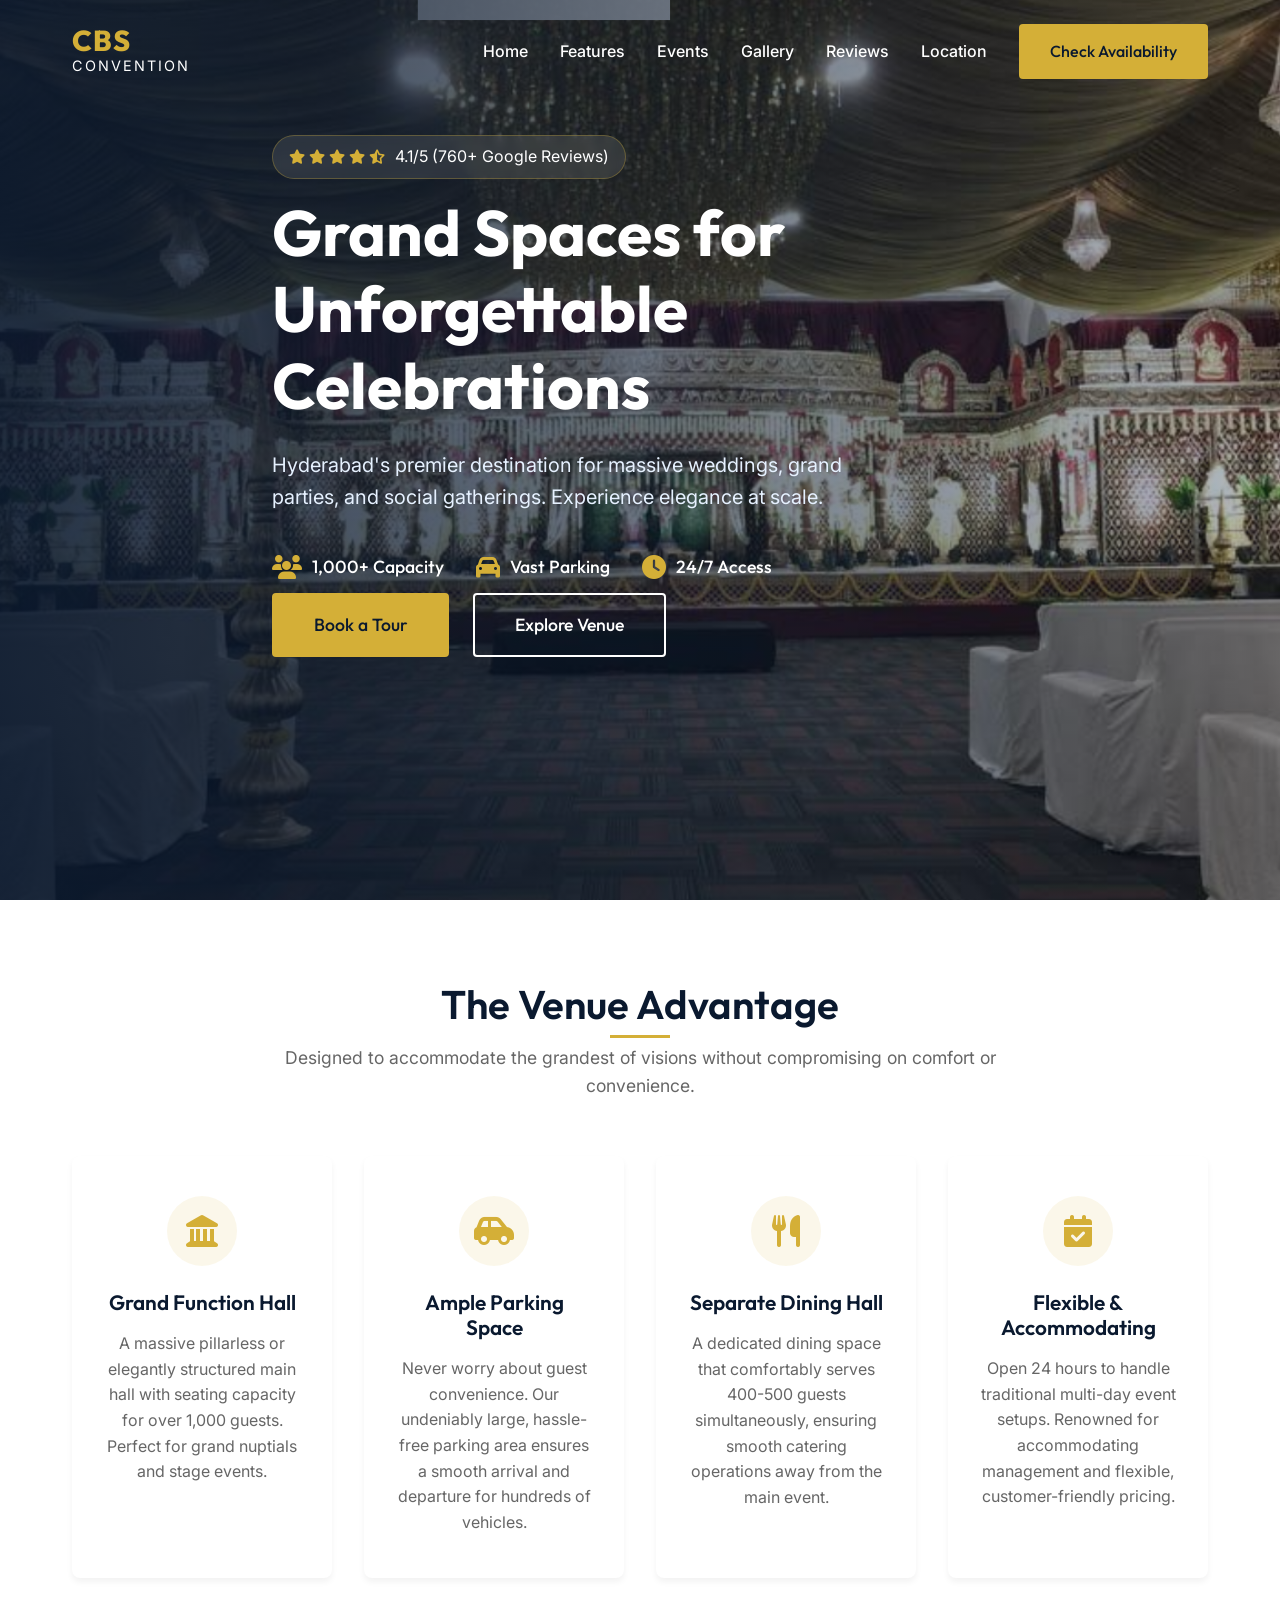
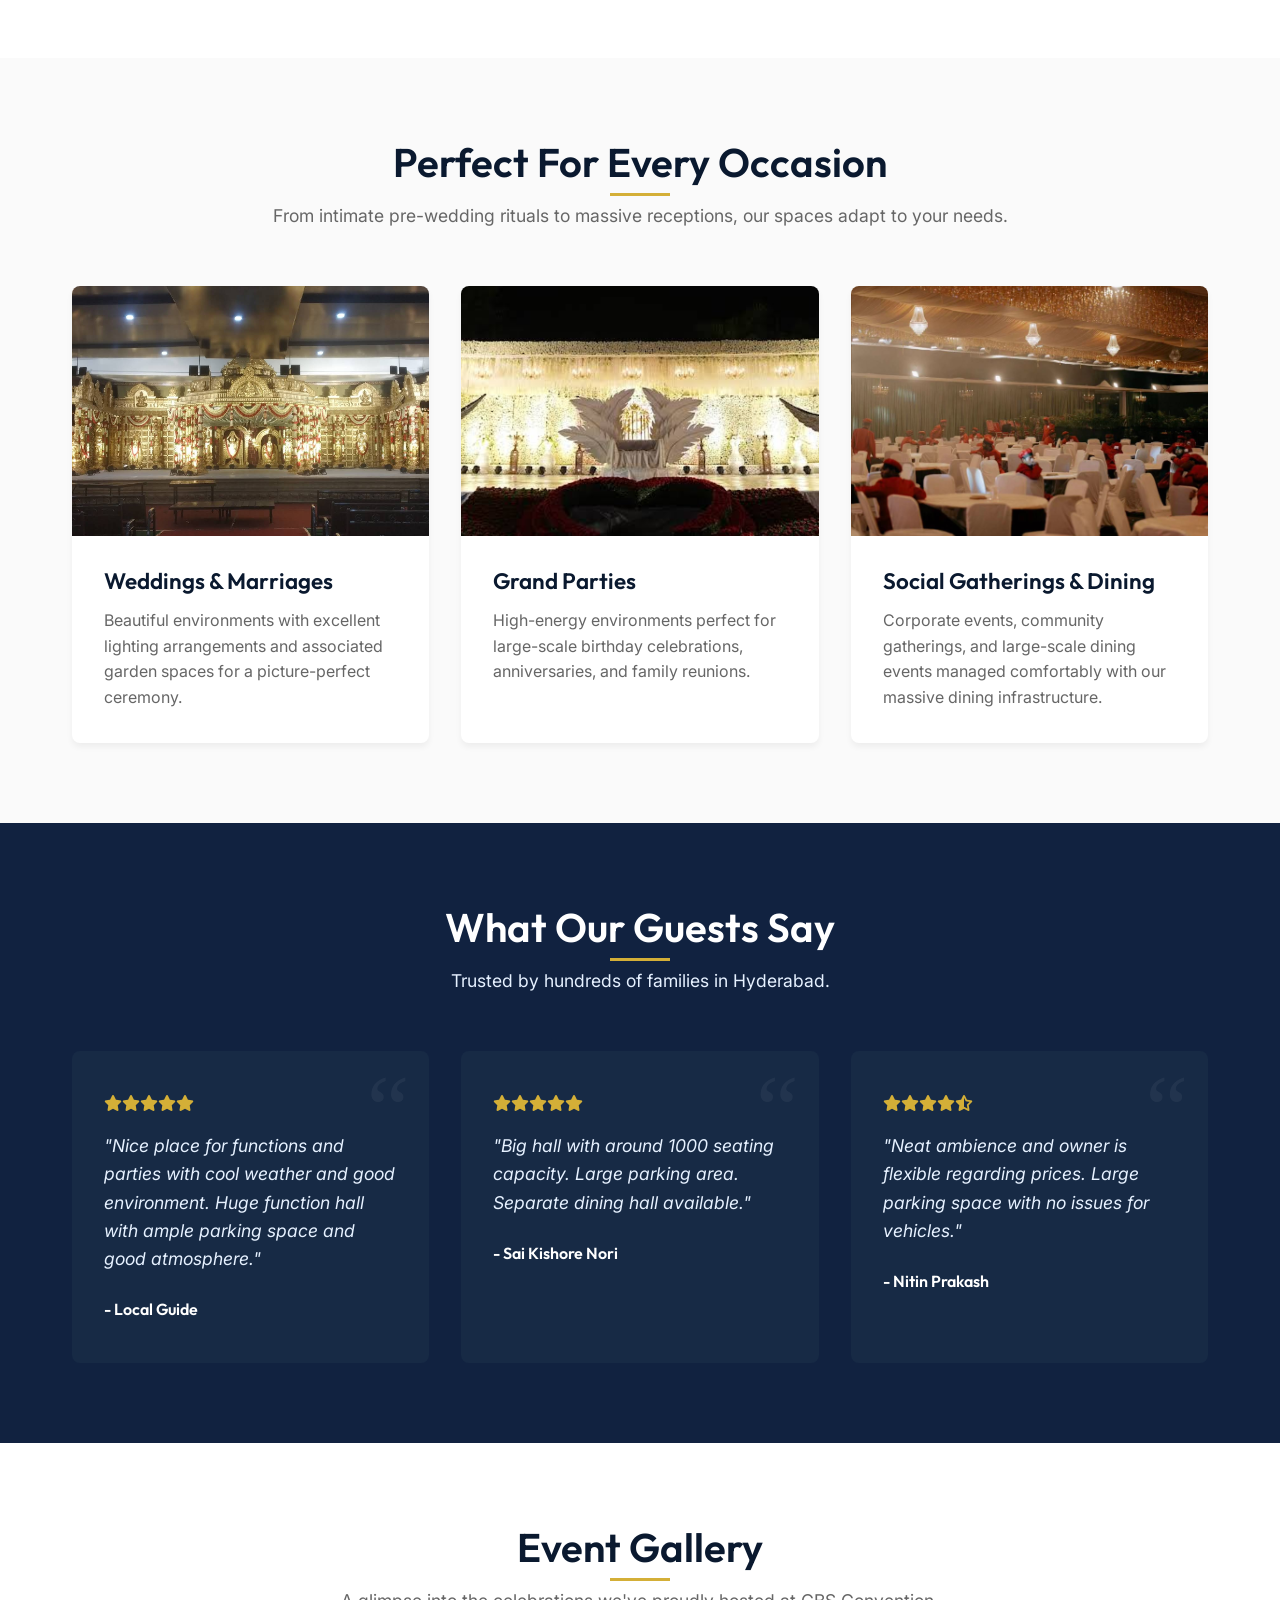
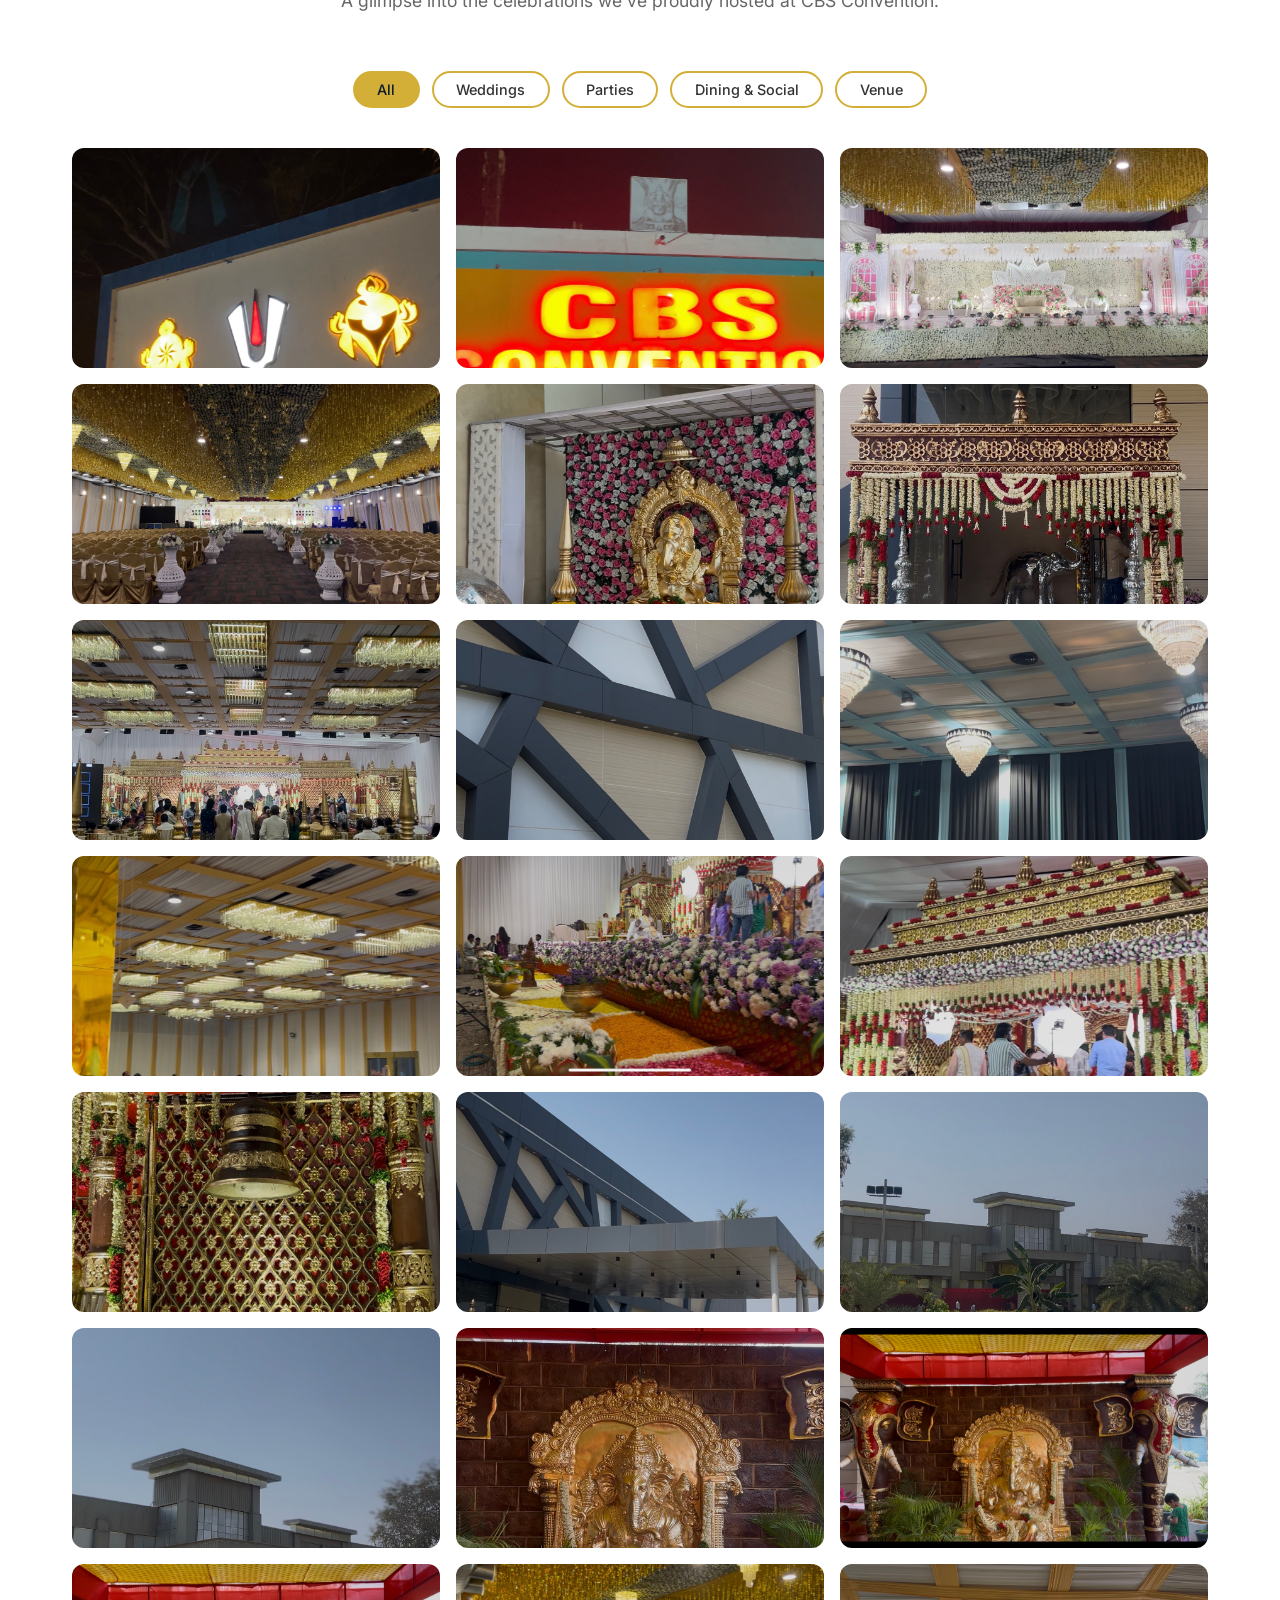
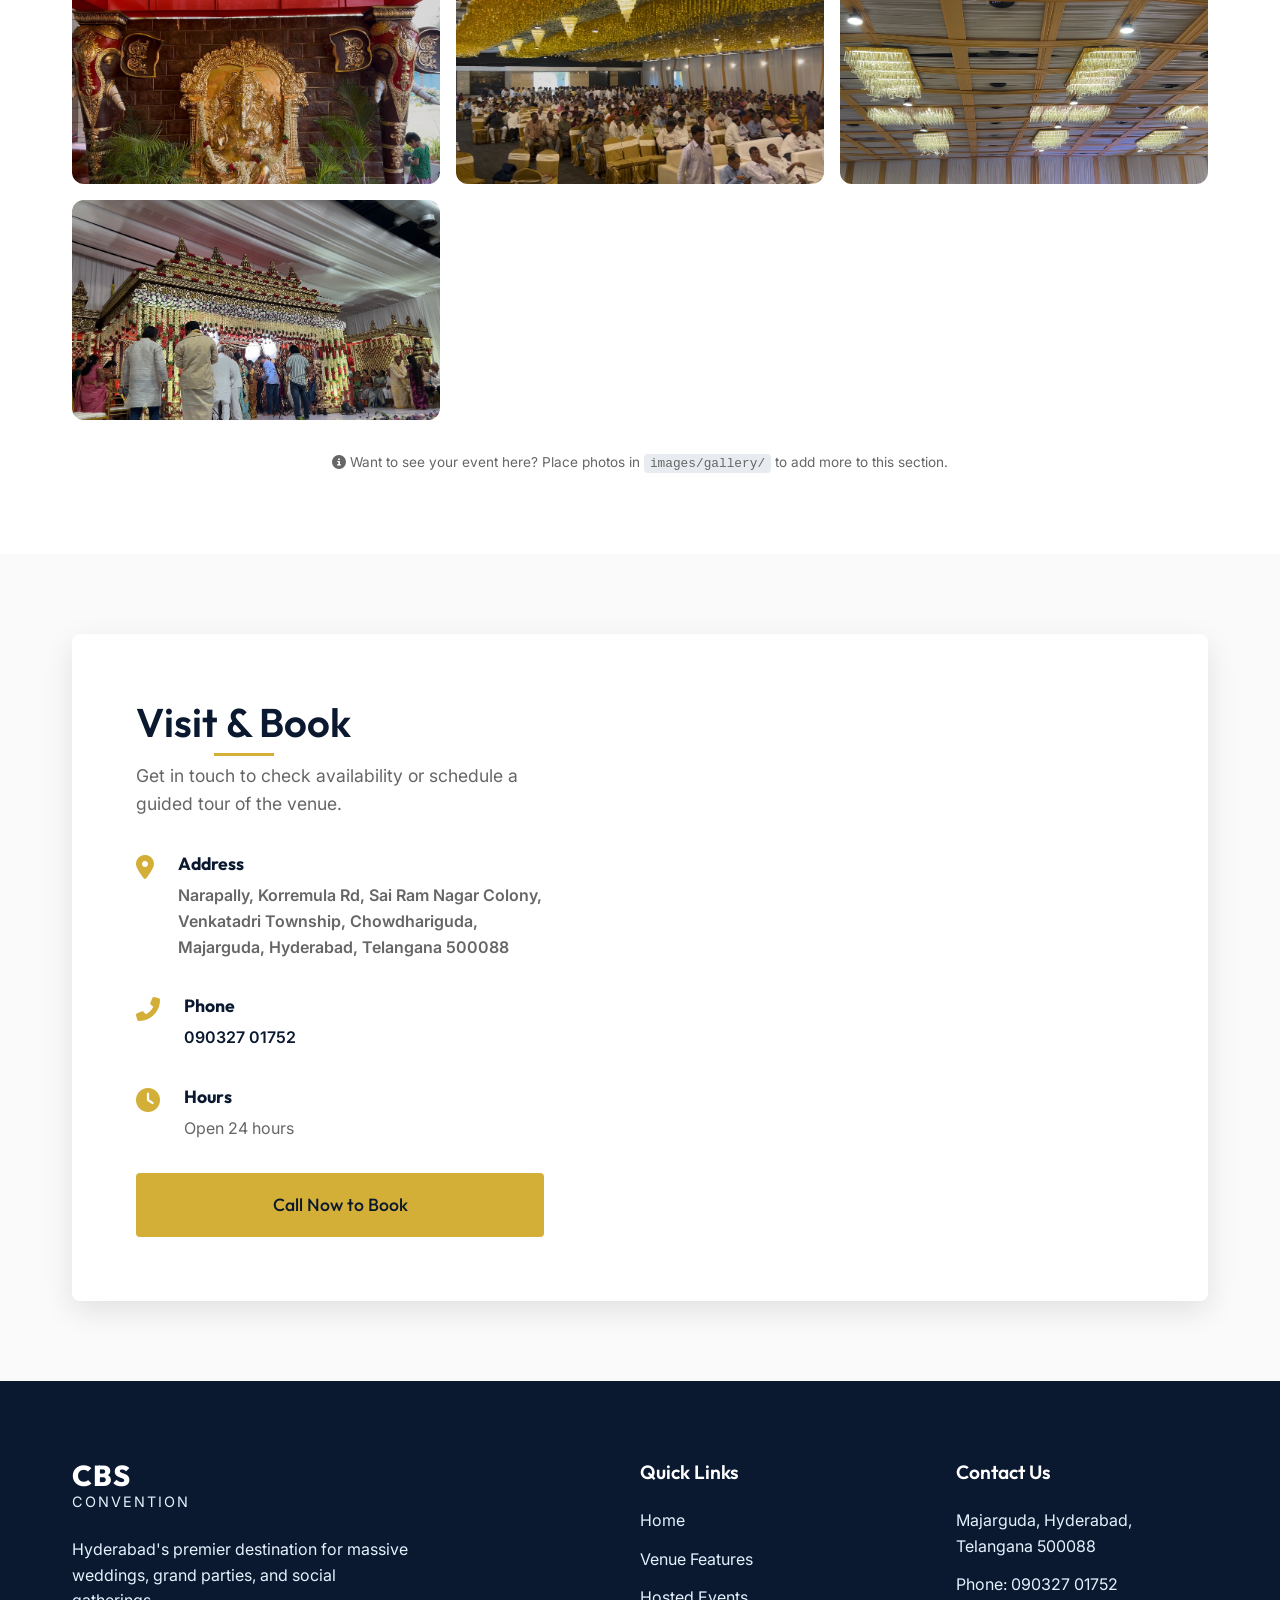
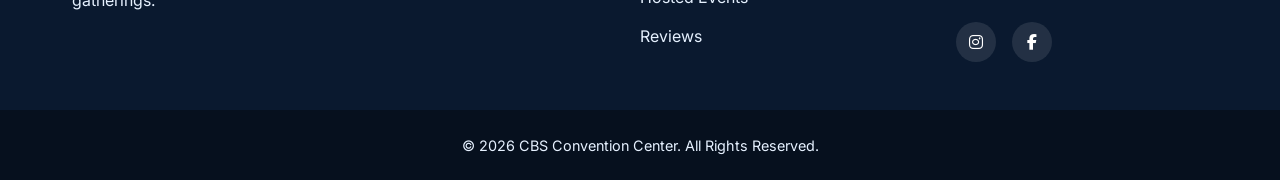
==== commit f42140f3: "Add files via upload" ====
--- a/index.html
+++ b/index.html
@@ -243,93 +243,136 @@
             <!-- Gallery Grid -->
             <div class="gallery-grid" id="galleryGrid">
 
-                <!-- Weddings -->
-                <div class="gallery-item" data-category="wedding" data-type="video"
-                    data-video-src="videos/wedding_sample.mp4">
-                    <div class="gallery-thumb" style="background-image: url('images/weddings.png');">
-                        <div class="gallery-overlay">
-                            <i class="fas fa-play-circle"></i>
-                            <span>Wedding Highlights (Video)</span>
-                        </div>
-                    </div>
-                </div>
-
-                <div class="gallery-item" data-category="wedding" data-type="image">
-                    <div class="gallery-thumb" style="background-image: url('images/grand_parties.png');">
-                        <div class="gallery-overlay">
-                            <i class="fas fa-expand-alt"></i>
-                            <span>Wedding Stage</span>
-                        </div>
-                    </div>
-                </div>
-
-                <div class="gallery-item" data-category="wedding" data-type="image">
-                    <div class="gallery-thumb" style="background-image: url('images/grand_parties.png');">
-                        <div class="gallery-overlay">
-                            <i class="fas fa-expand-alt"></i>
-                            <span>Floral Stage Decor</span>
-                        </div>
-                    </div>
-                </div>
-
-                <!-- Dining -->
-                <div class="gallery-item gallery-item--wide" data-category="dining" data-type="image">
-                    <div class="gallery-thumb" style="background-image: url('images/dining_hall.png');">
-                        <div class="gallery-overlay">
-                            <i class="fas fa-expand-alt"></i>
-                            <span>Dining Hall Setup</span>
-                        </div>
-                    </div>
-                </div>
-
-                <!-- Venue / Hall -->
-                <div class="gallery-item gallery-item--tall" data-category="venue" data-type="image">
-                    <div class="gallery-thumb" style="background-image: url('images/hero_bg.png');">
-                        <div class="gallery-overlay">
-                            <i class="fas fa-expand-alt"></i>
-                            <span>Grand Function Hall</span>
-                        </div>
-                    </div>
-                </div>
-
-                <div class="gallery-item" data-category="venue" data-type="image">
-                    <div class="gallery-thumb"
-                        style="background-image: url('images/hero_bg.png'); background-position: top;">
-                        <div class="gallery-overlay">
-                            <i class="fas fa-expand-alt"></i>
-                            <span>Main Hall Interior</span>
-                        </div>
-                    </div>
-                </div>
-
-                <div class="gallery-item" data-category="party" data-type="image">
-                    <div class="gallery-thumb"
-                        style="background-image: url('images/grand_parties.png'); background-position: bottom;">
-                        <div class="gallery-overlay">
-                            <i class="fas fa-expand-alt"></i>
-                            <span>Grand Celebrations</span>
-                        </div>
-                    </div>
-                </div>
-
-                <!-- Additional Uploads -->
-                <div class="gallery-item" data-category="party" data-type="video"
-                    data-video-src="videos/party_sample.mp4">
-                    <div class="gallery-thumb"
-                        style="background-image: url('images/dining_hall.png'); filter: hue-rotate(45deg);">
-                        <div class="gallery-overlay">
-                            <i class="fas fa-play-circle"></i>
-                            <span>Birthday Party (Video)</span>
-                        </div>
-                    </div>
-                </div>
-
-                <div class="gallery-item" data-category="dining" data-type="image">
-                    <div class="gallery-thumb"
-                        style="background-image: url('images/weddings.png'); filter: grayscale(50%) contrast(1.2);">
-                        <div class="gallery-overlay">
-                            <i class="fas fa-expand-alt"></i>
-                            <span>Corporate Dining</span>
+                <!-- Uploaded Images -->
+                <div class="gallery-item" data-category="wedding" data-type="image">
+                    <div class="gallery-thumb" style="background-image: url('images/gallery/IMG_5518.PNG');">
+                        <div class="gallery-overlay"><i class="fas fa-expand-alt"></i><span>Event Gallery</span>
+                        </div>
+                    </div>
+                </div>
+                <div class="gallery-item" data-category="party" data-type="image">
+                    <div class="gallery-thumb" style="background-image: url('images/gallery/IMG_5519.PNG');">
+                        <div class="gallery-overlay"><i class="fas fa-expand-alt"></i><span>Event Gallery</span>
+                        </div>
+                    </div>
+                </div>
+                <div class="gallery-item" data-category="wedding" data-type="image">
+                    <div class="gallery-thumb" style="background-image: url('images/gallery/IMG_5520.PNG');">
+                        <div class="gallery-overlay"><i class="fas fa-expand-alt"></i><span>Event Gallery</span>
+                        </div>
+                    </div>
+                </div>
+                <div class="gallery-item" data-category="party" data-type="image">
+                    <div class="gallery-thumb" style="background-image: url('images/gallery/IMG_5521.PNG');">
+                        <div class="gallery-overlay"><i class="fas fa-expand-alt"></i><span>Event Gallery</span>
+                        </div>
+                    </div>
+                </div>
+                <div class="gallery-item" data-category="wedding" data-type="image">
+                    <div class="gallery-thumb" style="background-image: url('images/gallery/IMG_5522.PNG');">
+                        <div class="gallery-overlay"><i class="fas fa-expand-alt"></i><span>Event Gallery</span>
+                        </div>
+                    </div>
+                </div>
+                <div class="gallery-item" data-category="party" data-type="image">
+                    <div class="gallery-thumb" style="background-image: url('images/gallery/IMG_5523.PNG');">
+                        <div class="gallery-overlay"><i class="fas fa-expand-alt"></i><span>Event Gallery</span>
+                        </div>
+                    </div>
+                </div>
+                <div class="gallery-item" data-category="wedding" data-type="image">
+                    <div class="gallery-thumb" style="background-image: url('images/gallery/IMG_5524.PNG');">
+                        <div class="gallery-overlay"><i class="fas fa-expand-alt"></i><span>Event Gallery</span>
+                        </div>
+                    </div>
+                </div>
+                <div class="gallery-item" data-category="party" data-type="image">
+                    <div class="gallery-thumb" style="background-image: url('images/gallery/IMG_5525.PNG');">
+                        <div class="gallery-overlay"><i class="fas fa-expand-alt"></i><span>Event Gallery</span>
+                        </div>
+                    </div>
+                </div>
+                <div class="gallery-item" data-category="wedding" data-type="image">
+                    <div class="gallery-thumb" style="background-image: url('images/gallery/IMG_5526.PNG');">
+                        <div class="gallery-overlay"><i class="fas fa-expand-alt"></i><span>Event Gallery</span>
+                        </div>
+                    </div>
+                </div>
+                <div class="gallery-item" data-category="party" data-type="image">
+                    <div class="gallery-thumb" style="background-image: url('images/gallery/IMG_5527.PNG');">
+                        <div class="gallery-overlay"><i class="fas fa-expand-alt"></i><span>Event Gallery</span>
+                        </div>
+                    </div>
+                </div>
+                <div class="gallery-item" data-category="wedding" data-type="image">
+                    <div class="gallery-thumb" style="background-image: url('images/gallery/IMG_5528.PNG');">
+                        <div class="gallery-overlay"><i class="fas fa-expand-alt"></i><span>Event Gallery</span>
+                        </div>
+                    </div>
+                </div>
+                <div class="gallery-item" data-category="party" data-type="image">
+                    <div class="gallery-thumb" style="background-image: url('images/gallery/IMG_5529.PNG');">
+                        <div class="gallery-overlay"><i class="fas fa-expand-alt"></i><span>Event Gallery</span>
+                        </div>
+                    </div>
+                </div>
+                <div class="gallery-item" data-category="wedding" data-type="image">
+                    <div class="gallery-thumb" style="background-image: url('images/gallery/IMG_5530.PNG');">
+                        <div class="gallery-overlay"><i class="fas fa-expand-alt"></i><span>Event Gallery</span>
+                        </div>
+                    </div>
+                </div>
+                <div class="gallery-item" data-category="party" data-type="image">
+                    <div class="gallery-thumb" style="background-image: url('images/gallery/IMG_5531.PNG');">
+                        <div class="gallery-overlay"><i class="fas fa-expand-alt"></i><span>Event Gallery</span>
+                        </div>
+                    </div>
+                </div>
+                <div class="gallery-item" data-category="wedding" data-type="image">
+                    <div class="gallery-thumb" style="background-image: url('images/gallery/IMG_5532.PNG');">
+                        <div class="gallery-overlay"><i class="fas fa-expand-alt"></i><span>Event Gallery</span>
+                        </div>
+                    </div>
+                </div>
+                <div class="gallery-item" data-category="party" data-type="image">
+                    <div class="gallery-thumb" style="background-image: url('images/gallery/IMG_5533.PNG');">
+                        <div class="gallery-overlay"><i class="fas fa-expand-alt"></i><span>Event Gallery</span>
+                        </div>
+                    </div>
+                </div>
+                <div class="gallery-item" data-category="wedding" data-type="image">
+                    <div class="gallery-thumb" style="background-image: url('images/gallery/IMG_5534.PNG');">
+                        <div class="gallery-overlay"><i class="fas fa-expand-alt"></i><span>Event Gallery</span>
+                        </div>
+                    </div>
+                </div>
+                <div class="gallery-item" data-category="party" data-type="image">
+                    <div class="gallery-thumb" style="background-image: url('images/gallery/IMG_5535.PNG');">
+                        <div class="gallery-overlay"><i class="fas fa-expand-alt"></i><span>Event Gallery</span>
+                        </div>
+                    </div>
+                </div>
+                <div class="gallery-item" data-category="wedding" data-type="image">
+                    <div class="gallery-thumb" style="background-image: url('images/gallery/IMG_5536.PNG');">
+                        <div class="gallery-overlay"><i class="fas fa-expand-alt"></i><span>Event Gallery</span>
+                        </div>
+                    </div>
+                </div>
+                <div class="gallery-item" data-category="party" data-type="image">
+                    <div class="gallery-thumb" style="background-image: url('images/gallery/IMG_5537.PNG');">
+                        <div class="gallery-overlay"><i class="fas fa-expand-alt"></i><span>Event Gallery</span>
+                        </div>
+                    </div>
+                </div>
+                <div class="gallery-item" data-category="wedding" data-type="image">
+                    <div class="gallery-thumb" style="background-image: url('images/gallery/IMG_5538.PNG');">
+                        <div class="gallery-overlay"><i class="fas fa-expand-alt"></i><span>Event Gallery</span>
+                        </div>
+                    </div>
+                </div>
+                <div class="gallery-item" data-category="party" data-type="image">
+                    <div class="gallery-thumb" style="background-image: url('images/gallery/IMG_5539.PNG');">
+                        <div class="gallery-overlay"><i class="fas fa-expand-alt"></i><span>Event Gallery</span>
                         </div>
                     </div>
                 </div>
@@ -339,8 +382,7 @@
             <!-- Upload Notice -->
             <p class="gallery-upload-note">
                 <i class="fas fa-info-circle"></i>
-                Want to see your event here? Place photos in <code>images/gallery/</code> and videos in
-                <code>videos/</code> to add more to this section.
+                Want to see your event here? Place photos in <code>images/gallery/</code> to add more to this section.
             </p>
         </div>
     </section>
--- a/css/style.css
+++ b/css/style.css
@@ -711,7 +711,7 @@
     }
 
     .nav-links.active {
-        max-height: 400px;
+        max-height: 600px;
     }
 
     .nav-links li {
